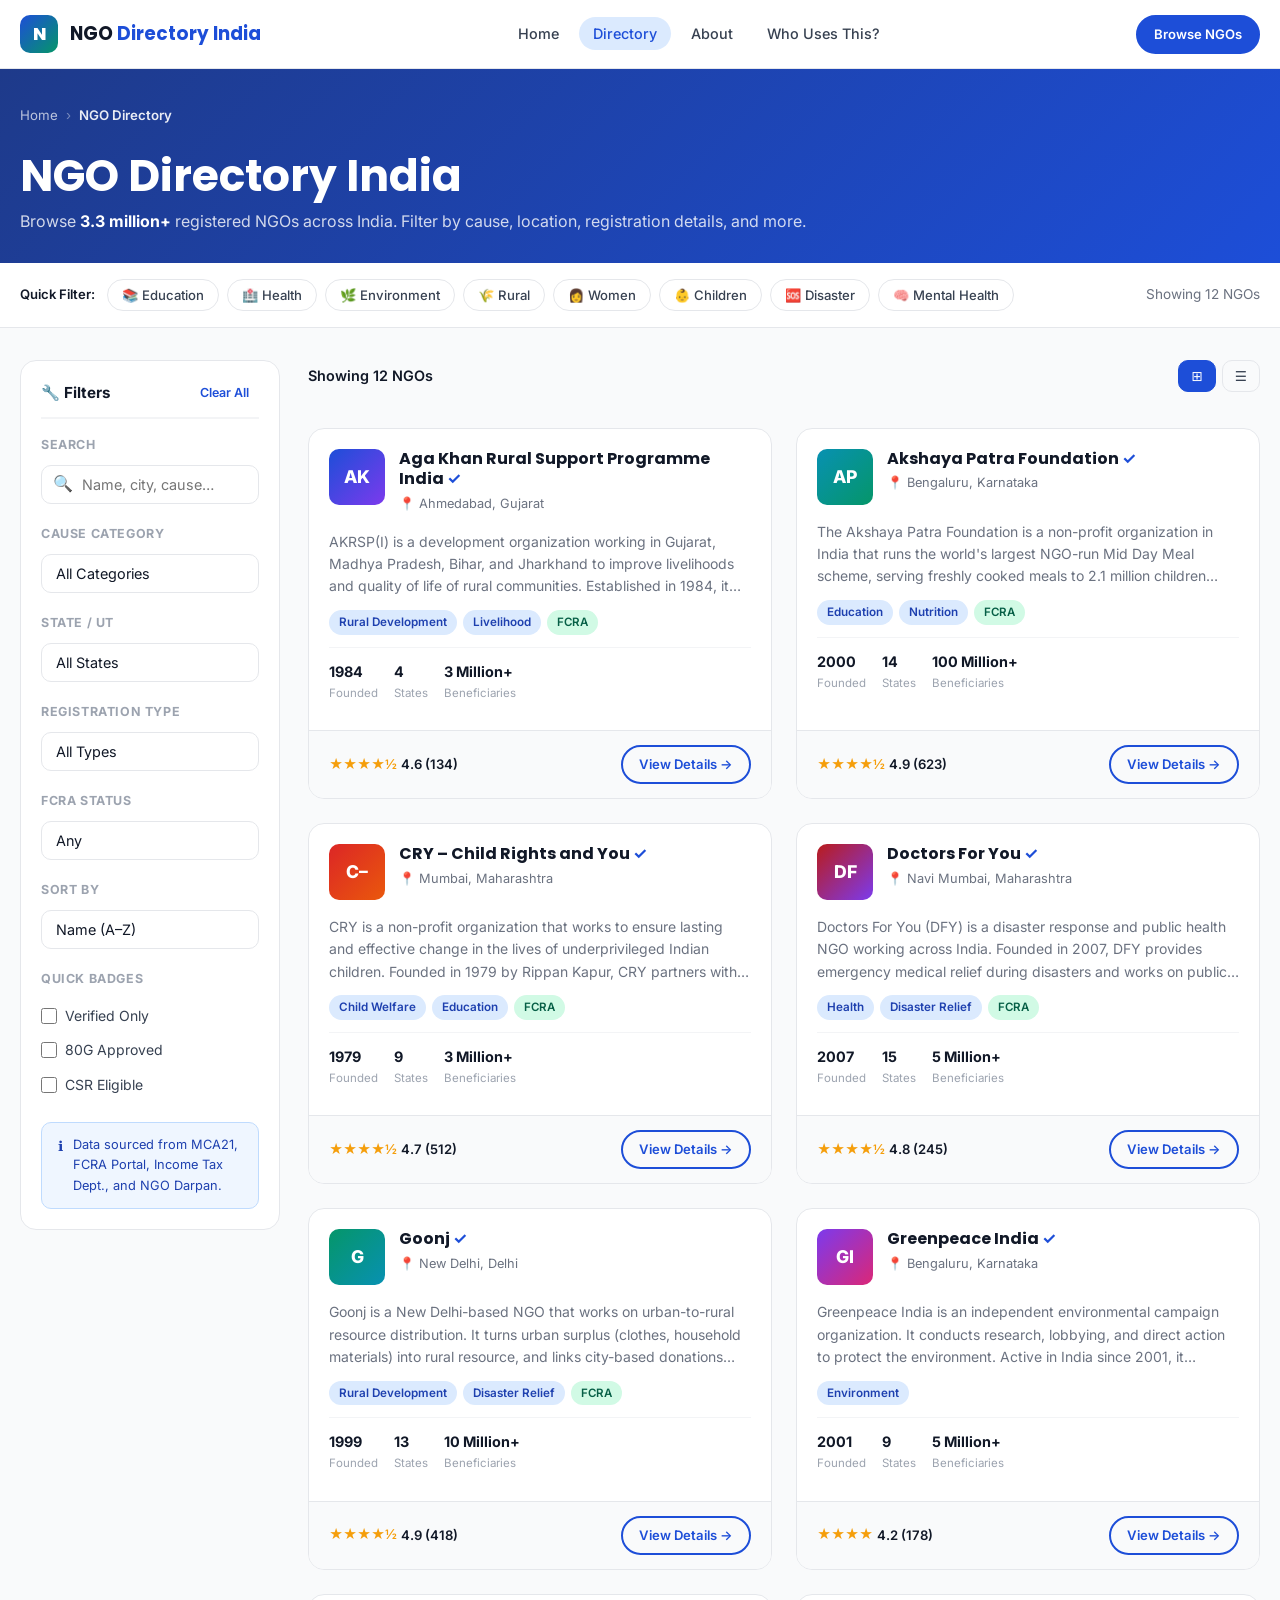
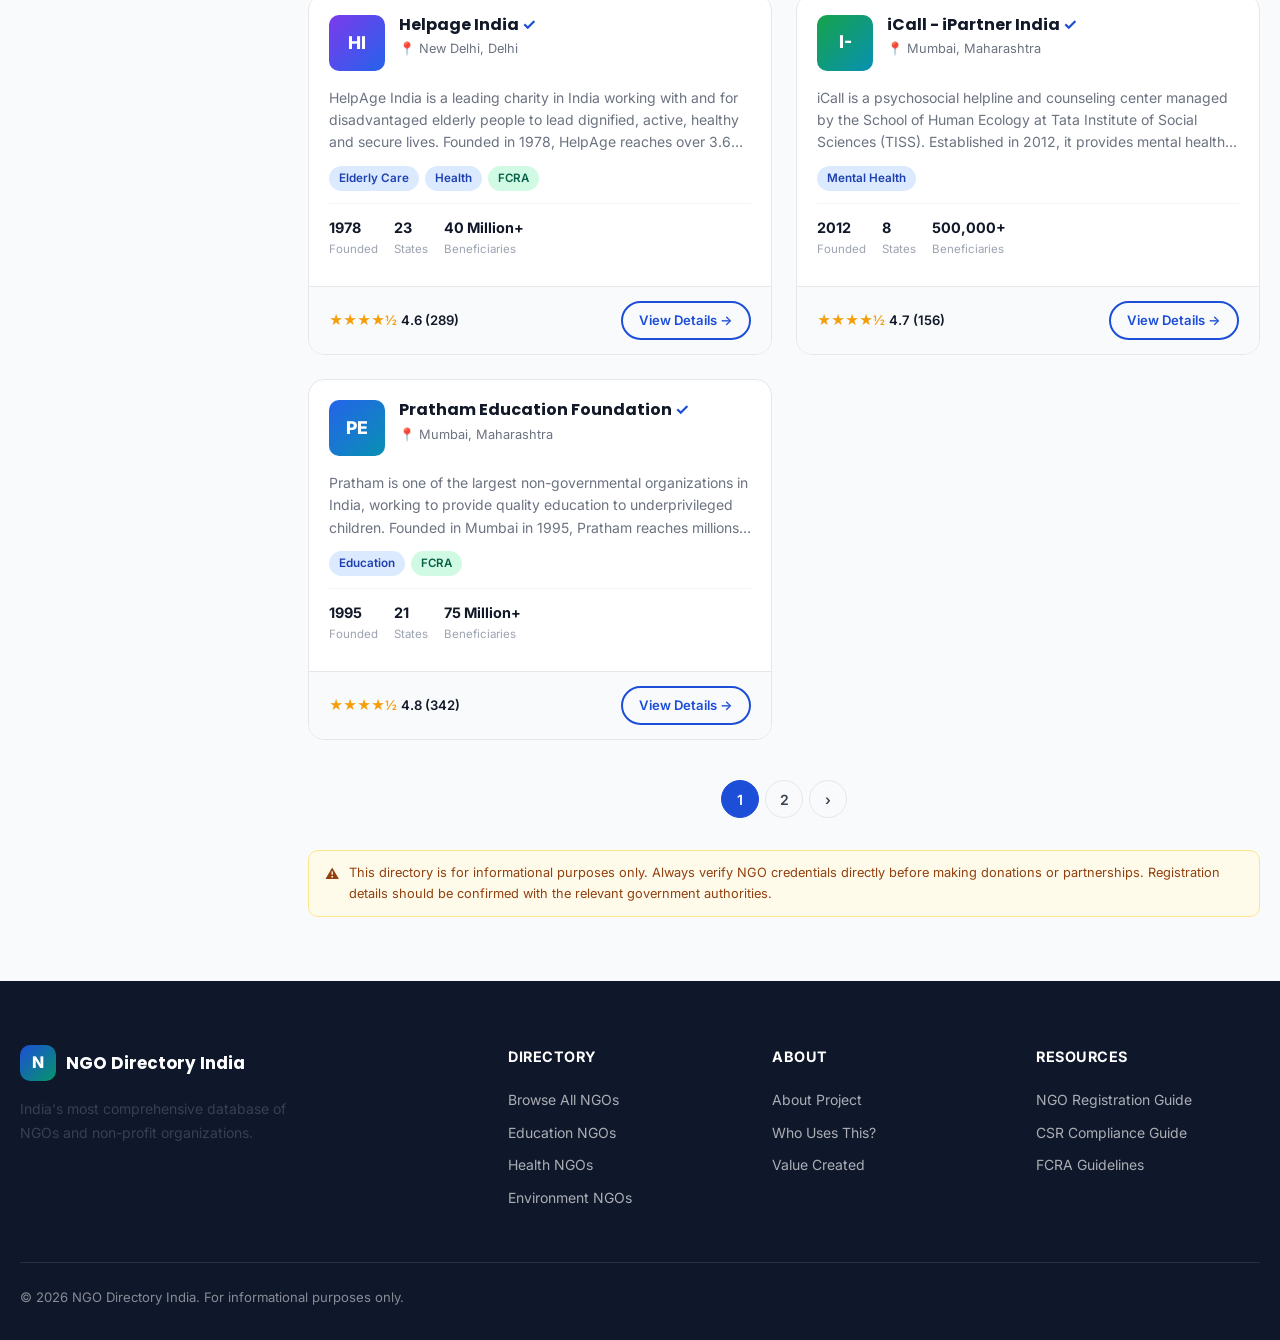
==== directory.html @ 277b36c4 "feat: Upgrade to full multi-page NGO Directory website Replaces the single-page implementation with " ====
<!DOCTYPE html>
<html lang="en">
<head>
  <meta charset="UTF-8">
  <meta name="viewport" content="width=device-width, initial-scale=1.0">
  <title>NGO Directory — Browse All NGOs in India</title>
  <meta name="description" content="Browse and filter thousands of NGOs across India. Search by cause, state, FCRA status, registration type, and more.">
  <link rel="preconnect" href="https://fonts.googleapis.com">
  <link rel="preconnect" href="https://fonts.gstatic.com" crossorigin>
  <link href="https://fonts.googleapis.com/css2?family=Inter:wght@400;500;600;700&family=Poppins:wght@600;700;800&display=swap" rel="stylesheet">
  <link rel="stylesheet" href="css/styles.css">
  <style>
    .directory-layout { display: grid; grid-template-columns: 260px 1fr; gap: 28px; align-items: start; }
    .sidebar-filters { position: sticky; top: 130px; background: #fff; border: 1px solid var(--border); border-radius: var(--radius-lg); padding: 20px; }
    .sidebar-filters-title { font-size: 0.95rem; font-weight: 700; margin-bottom: 16px; padding-bottom: 12px; border-bottom: 2px solid var(--border-light); display: flex; align-items: center; justify-content: space-between; }
    .filter-section { margin-bottom: 20px; }
    .filter-section-title { font-size: 0.78rem; font-weight: 700; color: var(--text-muted); text-transform: uppercase; letter-spacing: 0.6px; margin-bottom: 10px; }
    .sidebar-select { width: 100%; }
    .checkbox-item { display: flex; align-items: center; gap: 8px; padding: 6px 0; cursor: pointer; font-size: 0.875rem; color: var(--text-medium); }
    .checkbox-item input { width: 16px; height: 16px; accent-color: var(--primary); }
    .dir-header { margin-bottom: 28px; }
    .dir-header h1 { font-size: 1.6rem; margin-bottom: 6px; }
    .dir-controls { display: flex; align-items: center; justify-content: space-between; flex-wrap: wrap; gap: 12px; margin-bottom: 20px; }
    .dir-search-bar { display: flex; align-items: center; gap: 10px; background: #fff; border: 1.5px solid var(--border); border-radius: var(--radius-full); padding: 8px 16px; flex: 1; max-width: 440px; }
    .dir-search-bar input { flex: 1; border: none; outline: none; font-size: 0.9rem; }
    .sort-wrap { display: flex; align-items: center; gap: 8px; font-size: 0.85rem; color: var(--text-light); white-space: nowrap; }
    .active-filters { display: flex; gap: 8px; flex-wrap: wrap; margin-bottom: 16px; }
    .active-filter-chip { display: flex; align-items: center; gap: 6px; background: var(--primary-light); color: var(--primary-dark); padding: 4px 10px; border-radius: var(--radius-full); font-size: 0.78rem; font-weight: 600; }
    .active-filter-chip button { background: none; border: none; color: var(--primary); cursor: pointer; font-size: 1rem; line-height: 1; padding: 0; margin-left: 2px; }
    @media(max-width:900px) { .directory-layout { grid-template-columns: 1fr; } .sidebar-filters { position: static; } }
    .ngo-list-view { display: none; }
    .view-toggle { display: flex; gap: 6px; }
    .view-btn { padding: 7px 12px; border: 1.5px solid var(--border); border-radius: var(--radius); font-size: 0.85rem; color: var(--text-medium); cursor: pointer; transition: all var(--transition); }
    .view-btn.active { background: var(--primary); color: #fff; border-color: var(--primary); }
  </style>
</head>
<body data-page="directory">

<!-- ===== NAVBAR ===== -->
<nav class="navbar" role="navigation" aria-label="Main navigation">
  <div class="navbar-inner">
    <a href="index.html" class="navbar-brand" aria-label="NGO Directory India Home">
      <div class="navbar-logo" aria-hidden="true">N</div>
      <span class="navbar-name">NGO <span>Directory India</span></span>
    </a>
    <ul class="navbar-nav">
      <li><a href="index.html" class="nav-link">Home</a></li>
      <li><a href="directory.html" class="nav-link active" aria-current="page">Directory</a></li>
      <li><a href="about.html" class="nav-link">About</a></li>
      <li><a href="about.html#users" class="nav-link">Who Uses This?</a></li>
    </ul>
    <div class="navbar-actions">
      <a href="directory.html" class="btn btn-primary btn-sm">Browse NGOs</a>
      <button class="hamburger" id="hamburger" aria-label="Toggle menu">
        <span></span><span></span><span></span>
      </button>
    </div>
  </div>
  <div class="mobile-menu" id="mobile-menu">
    <a href="index.html" class="mobile-nav-link">Home</a>
    <a href="directory.html" class="mobile-nav-link active">Directory</a>
    <a href="about.html" class="mobile-nav-link">About</a>
  </div>
</nav>

<!-- ===== PAGE HERO ===== -->
<div style="background:linear-gradient(135deg,#1e3a8a,#1d4ed8);padding:36px 0 28px">
  <div class="container">
    <nav class="breadcrumb" aria-label="Breadcrumb">
      <a href="index.html">Home</a>
      <span class="breadcrumb-sep">›</span>
      <span class="breadcrumb-current">NGO Directory</span>
    </nav>
    <h1 style="color:#fff;margin-bottom:6px">NGO Directory India</h1>
    <p style="color:rgba(255,255,255,0.8);font-size:1rem">Browse <strong style="color:#fff">3.3 million+</strong> registered NGOs across India. Filter by cause, location, registration details, and more.</p>
  </div>
</div>

<!-- ===== FILTER CHIPS BAR ===== -->
<div class="filter-bar" role="navigation" aria-label="Category filters">
  <div class="container">
    <div class="filter-bar-inner">
      <span style="font-size:0.82rem;font-weight:600;color:var(--text-dark);white-space:nowrap">Quick Filter:</span>
      <div class="filter-chips" role="list">
        <button class="filter-chip" data-cat="Education" role="listitem">📚 Education</button>
        <button class="filter-chip" data-cat="Health" role="listitem">🏥 Health</button>
        <button class="filter-chip" data-cat="Environment" role="listitem">🌿 Environment</button>
        <button class="filter-chip" data-cat="Rural Development" role="listitem">🌾 Rural</button>
        <button class="filter-chip" data-cat="Women Empowerment" role="listitem">👩 Women</button>
        <button class="filter-chip" data-cat="Child Welfare" role="listitem">👶 Children</button>
        <button class="filter-chip" data-cat="Disaster Relief" role="listitem">🆘 Disaster</button>
        <button class="filter-chip" data-cat="Mental Health" role="listitem">🧠 Mental Health</button>
      </div>
      <span class="filter-count" id="result-count" aria-live="polite">Loading…</span>
    </div>
  </div>
</div>

<!-- ===== MAIN CONTENT ===== -->
<section style="padding:32px 0 64px;background:var(--bg-light)">
  <div class="container">
    <div class="directory-layout">

      <!-- SIDEBAR FILTERS -->
      <aside aria-label="Search and filter NGOs">
        <div class="sidebar-filters">
          <div class="sidebar-filters-title">
            <span>🔧 Filters</span>
            <button onclick="clearFilters()" class="btn btn-sm" style="font-size:0.78rem;color:var(--primary);padding:4px 10px">Clear All</button>
          </div>

          <!-- Search -->
          <div class="filter-section">
            <div class="filter-section-title">Search</div>
            <div class="search-input-wrap">
              <span class="search-icon">🔍</span>
              <input type="search" id="search-input" class="form-control" placeholder="Name, city, cause…" aria-label="Search NGOs">
            </div>
          </div>

          <!-- Cause Category -->
          <div class="filter-section">
            <div class="filter-section-title">Cause Category</div>
            <select id="filter-category" class="form-control filter-select sidebar-select" aria-label="Filter by cause category">
              <option value="">All Categories</option>
              <option value="Education">Education</option>
              <option value="Health">Health</option>
              <option value="Environment">Environment</option>
              <option value="Rural Development">Rural Development</option>
              <option value="Women Empowerment">Women Empowerment</option>
              <option value="Child Welfare">Child Welfare</option>
              <option value="Elderly Care">Elderly Care</option>
              <option value="Disaster Relief">Disaster Relief</option>
              <option value="Mental Health">Mental Health</option>
              <option value="Livelihood">Livelihood</option>
              <option value="Nutrition">Nutrition</option>
              <option value="Wildlife Conservation">Wildlife Conservation</option>
              <option value="Disability">Disability</option>
              <option value="Human Rights">Human Rights</option>
              <option value="Tribal Development">Tribal Development</option>
              <option value="Water &amp; Sanitation">Water &amp; Sanitation</option>
              <option value="Arts &amp; Culture">Arts &amp; Culture</option>
              <option value="Sports">Sports</option>
              <option value="Digital Literacy">Digital Literacy</option>
              <option value="Animal Welfare">Animal Welfare</option>
            </select>
          </div>

          <!-- State -->
          <div class="filter-section">
            <div class="filter-section-title">State / UT</div>
            <select id="filter-state" class="form-control filter-select sidebar-select" aria-label="Filter by state">
              <option value="">All States</option>
              <option>Andhra Pradesh</option>
              <option>Arunachal Pradesh</option>
              <option>Assam</option>
              <option>Bihar</option>
              <option>Chhattisgarh</option>
              <option>Goa</option>
              <option>Gujarat</option>
              <option>Haryana</option>
              <option>Himachal Pradesh</option>
              <option>Jharkhand</option>
              <option>Karnataka</option>
              <option>Kerala</option>
              <option>Madhya Pradesh</option>
              <option>Maharashtra</option>
              <option>Manipur</option>
              <option>Meghalaya</option>
              <option>Mizoram</option>
              <option>Nagaland</option>
              <option>Odisha</option>
              <option>Punjab</option>
              <option>Rajasthan</option>
              <option>Sikkim</option>
              <option>Tamil Nadu</option>
              <option>Telangana</option>
              <option>Tripura</option>
              <option>Uttar Pradesh</option>
              <option>Uttarakhand</option>
              <option>West Bengal</option>
              <option>Delhi</option>
              <option>Jammu &amp; Kashmir</option>
              <option>Ladakh</option>
              <option>Puducherry</option>
              <option>Chandigarh</option>
              <option>Andaman &amp; Nicobar Islands</option>
            </select>
          </div>

          <!-- Registration Type -->
          <div class="filter-section">
            <div class="filter-section-title">Registration Type</div>
            <select id="filter-type" class="form-control filter-select sidebar-select" aria-label="Filter by registration type">
              <option value="">All Types</option>
              <option value="Trust">Trust</option>
              <option value="Society">Society (Registered Society)</option>
              <option value="Section 8 Company">Section 8 Company</option>
            </select>
          </div>

          <!-- FCRA Status -->
          <div class="filter-section">
            <div class="filter-section-title">FCRA Status</div>
            <select id="filter-fcra" class="form-control filter-select sidebar-select" aria-label="Filter by FCRA status">
              <option value="">Any</option>
              <option value="yes">FCRA Registered</option>
              <option value="no">Not FCRA Registered</option>
            </select>
          </div>

          <!-- Sort -->
          <div class="filter-section">
            <div class="filter-section-title">Sort By</div>
            <select id="sort-select" class="form-control filter-select sidebar-select" aria-label="Sort NGOs">
              <option value="name">Name (A–Z)</option>
              <option value="name-desc">Name (Z–A)</option>
              <option value="rating">Highest Rated</option>
              <option value="year-asc">Founded (Oldest First)</option>
              <option value="year-desc">Founded (Newest First)</option>
            </select>
          </div>

          <!-- Additional Filters (info) -->
          <div class="filter-section">
            <div class="filter-section-title">Quick Badges</div>
            <label class="checkbox-item">
              <input type="checkbox" id="filter-verified"> Verified Only
            </label>
            <label class="checkbox-item">
              <input type="checkbox"> 80G Approved
            </label>
            <label class="checkbox-item">
              <input type="checkbox"> CSR Eligible
            </label>
          </div>

          <div class="notice notice-info">
            <span>ℹ️</span>
            <span style="font-size:0.8rem">Data sourced from MCA21, FCRA Portal, Income Tax Dept., and NGO Darpan.</span>
          </div>
        </div>
      </aside>

      <!-- MAIN NGO GRID -->
      <main aria-label="NGO listings">
        <div class="dir-controls">
          <div>
            <span id="result-count-main" style="font-size:0.9rem;font-weight:600;color:var(--text-dark)" aria-live="polite">Loading NGOs…</span>
          </div>
          <div style="display:flex;gap:12px;align-items:center">
            <div class="view-toggle">
              <button class="view-btn active" onclick="setView('grid')" title="Grid view" aria-label="Grid view">⊞</button>
              <button class="view-btn" onclick="setView('list')" title="List view" aria-label="List view">☰</button>
            </div>
          </div>
        </div>

        <!-- Active Filters Display -->
        <div class="active-filters" id="active-filters" aria-label="Active filters"></div>

        <!-- NGO Grid -->
        <div class="ngo-grid" id="ngo-grid" role="list" aria-label="NGO listings" aria-live="polite">
          <div style="grid-column:1/-1;text-align:center;padding:60px 20px">
            <div style="font-size:2rem">⏳</div>
            <p style="color:var(--text-light);margin-top:8px">Loading NGOs…</p>
          </div>
        </div>

        <!-- Pagination -->
        <div id="pagination" class="pagination" role="navigation" aria-label="Page navigation"></div>

        <!-- Data Disclaimer -->
        <div class="notice notice-warn mt-6" style="margin-top:32px">
          <span>⚠️</span>
          <span style="font-size:0.8rem">This directory is for informational purposes only. Always verify NGO credentials directly before making donations or partnerships. Registration details should be confirmed with the relevant government authorities.</span>
        </div>
      </main>
    </div>
  </div>
</section>

<!-- ===== FOOTER ===== -->
<footer class="footer" role="contentinfo">
  <div class="container">
    <div class="footer-grid">
      <div class="footer-brand">
        <div class="footer-logo">
          <div class="footer-logo-icon">N</div>
          <span class="footer-logo-name">NGO Directory India</span>
        </div>
        <p class="footer-desc">India's most comprehensive database of NGOs and non-profit organizations.</p>
      </div>
      <div>
        <div class="footer-title">Directory</div>
        <a href="directory.html" class="footer-link">Browse All NGOs</a>
        <a href="directory.html?category=Education" class="footer-link">Education NGOs</a>
        <a href="directory.html?category=Health" class="footer-link">Health NGOs</a>
        <a href="directory.html?category=Environment" class="footer-link">Environment NGOs</a>
      </div>
      <div>
        <div class="footer-title">About</div>
        <a href="about.html" class="footer-link">About Project</a>
        <a href="about.html#users" class="footer-link">Who Uses This?</a>
        <a href="about.html#value" class="footer-link">Value Created</a>
      </div>
      <div>
        <div class="footer-title">Resources</div>
        <a href="#" class="footer-link">NGO Registration Guide</a>
        <a href="#" class="footer-link">CSR Compliance Guide</a>
        <a href="#" class="footer-link">FCRA Guidelines</a>
      </div>
    </div>
    <div class="footer-bottom">
      <p>© 2026 NGO Directory India. For informational purposes only.</p>
    </div>
  </div>
</footer>

<script src="js/app.js"></script>
<script>
function setView(type) {
  document.querySelectorAll('.view-btn').forEach(b => b.classList.remove('active'));
  event.target.classList.add('active');
  const grid = document.getElementById('ngo-grid');
  if (type === 'list') {
    grid.style.gridTemplateColumns = '1fr';
  } else {
    grid.style.gridTemplateColumns = '';
  }
}
// Update main result count
const origRender = window.updateResultCount;
document.addEventListener('DOMContentLoaded', () => {
  const observer = new MutationObserver(() => {
    const el = document.getElementById('result-count-main');
    const src = document.getElementById('result-count');
    if (el && src) el.textContent = src.textContent;
  });
  const src = document.getElementById('result-count');
  if (src) observer.observe(src, { childList: true, characterData: true, subtree: true });
});
</script>
</body>
</html>
---- css/styles.css ----
/* ============================================================
   NGO Directory India — Main Stylesheet
   ============================================================ */

/* ---- CSS Custom Properties ---- */
:root {
  --primary: #1d4ed8;
  --primary-dark: #1e40af;
  --primary-light: #dbeafe;
  --secondary: #059669;
  --secondary-light: #d1fae5;
  --accent: #f59e0b;
  --accent-light: #fef3c7;
  --danger: #dc2626;
  --text-dark: #111827;
  --text-medium: #374151;
  --text-light: #6b7280;
  --text-muted: #9ca3af;
  --border: #e5e7eb;
  --border-light: #f3f4f6;
  --bg-white: #ffffff;
  --bg-light: #f9fafb;
  --bg-card: #ffffff;
  --shadow-sm: 0 1px 2px rgba(0,0,0,0.05);
  --shadow: 0 1px 3px rgba(0,0,0,0.1), 0 1px 2px rgba(0,0,0,0.06);
  --shadow-md: 0 4px 6px rgba(0,0,0,0.07), 0 2px 4px rgba(0,0,0,0.06);
  --shadow-lg: 0 10px 15px rgba(0,0,0,0.1), 0 4px 6px rgba(0,0,0,0.05);
  --shadow-xl: 0 20px 25px rgba(0,0,0,0.1), 0 10px 10px rgba(0,0,0,0.04);
  --radius-sm: 6px;
  --radius: 10px;
  --radius-lg: 16px;
  --radius-xl: 24px;
  --radius-full: 9999px;
  --font-sans: 'Inter', system-ui, -apple-system, sans-serif;
  --font-display: 'Poppins', 'Inter', sans-serif;
  --transition: 0.2s ease;
  --transition-slow: 0.35s ease;
}

/* ---- Reset & Base ---- */
*, *::before, *::after { box-sizing: border-box; margin: 0; padding: 0; }
html { scroll-behavior: smooth; }
body {
  font-family: var(--font-sans);
  color: var(--text-dark);
  background: var(--bg-light);
  line-height: 1.6;
  font-size: 16px;
  -webkit-font-smoothing: antialiased;
}
a { color: var(--primary); text-decoration: none; transition: color var(--transition); }
a:hover { color: var(--primary-dark); }
img { max-width: 100%; display: block; }
ul { list-style: none; }
button { cursor: pointer; font-family: var(--font-sans); border: none; background: none; }
input, select, textarea { font-family: var(--font-sans); }

/* ---- Typography ---- */
h1, h2, h3, h4, h5, h6 { font-family: var(--font-display); font-weight: 700; line-height: 1.2; color: var(--text-dark); }
h1 { font-size: clamp(1.75rem, 4vw, 2.75rem); }
h2 { font-size: clamp(1.4rem, 3vw, 2rem); }
h3 { font-size: clamp(1.1rem, 2vw, 1.4rem); }
h4 { font-size: 1.1rem; }
p { color: var(--text-medium); }

/* ---- Layout Utilities ---- */
.container { max-width: 1280px; margin: 0 auto; padding: 0 20px; }
.section { padding: 64px 0; }
.section-sm { padding: 40px 0; }
.grid-2 { display: grid; grid-template-columns: repeat(2, 1fr); gap: 24px; }
.grid-3 { display: grid; grid-template-columns: repeat(3, 1fr); gap: 24px; }
.grid-4 { display: grid; grid-template-columns: repeat(4, 1fr); gap: 20px; }
.flex { display: flex; }
.flex-center { display: flex; align-items: center; justify-content: center; }
.flex-between { display: flex; align-items: center; justify-content: space-between; }
.gap-2 { gap: 8px; }
.gap-3 { gap: 12px; }
.gap-4 { gap: 16px; }
.gap-6 { gap: 24px; }
.text-center { text-align: center; }
.text-right { text-align: right; }
.mt-2 { margin-top: 8px; }
.mt-4 { margin-top: 16px; }
.mt-6 { margin-top: 24px; }
.mb-2 { margin-bottom: 8px; }
.mb-4 { margin-bottom: 16px; }
.mb-6 { margin-bottom: 24px; }
.hidden { display: none !important; }

/* ---- Buttons ---- */
.btn {
  display: inline-flex; align-items: center; gap: 8px;
  padding: 10px 22px; border-radius: var(--radius-full);
  font-size: 0.9rem; font-weight: 600; transition: all var(--transition);
  white-space: nowrap; cursor: pointer;
}
.btn-primary {
  background: var(--primary); color: #fff; border: 2px solid var(--primary);
}
.btn-primary:hover { background: var(--primary-dark); border-color: var(--primary-dark); color: #fff; transform: translateY(-1px); box-shadow: var(--shadow-md); }
.btn-secondary { background: var(--secondary); color: #fff; border: 2px solid var(--secondary); }
.btn-secondary:hover { background: #047857; border-color: #047857; color: #fff; transform: translateY(-1px); }
.btn-outline { background: transparent; color: var(--primary); border: 2px solid var(--primary); }
.btn-outline:hover { background: var(--primary); color: #fff; }
.btn-outline-white { background: transparent; color: #fff; border: 2px solid rgba(255,255,255,0.8); }
.btn-outline-white:hover { background: rgba(255,255,255,0.15); color: #fff; }
.btn-white { background: #fff; color: var(--primary); border: 2px solid #fff; }
.btn-white:hover { background: var(--primary-light); color: var(--primary-dark); }
.btn-sm { padding: 7px 16px; font-size: 0.82rem; }
.btn-lg { padding: 14px 32px; font-size: 1rem; }
.btn-icon { padding: 10px; border-radius: var(--radius-full); }

/* ---- Badge / Tags ---- */
.badge {
  display: inline-flex; align-items: center; gap: 4px;
  padding: 3px 10px; border-radius: var(--radius-full);
  font-size: 0.75rem; font-weight: 600; white-space: nowrap;
}
.badge-primary { background: var(--primary-light); color: var(--primary-dark); }
.badge-success { background: var(--secondary-light); color: #065f46; }
.badge-warning { background: var(--accent-light); color: #92400e; }
.badge-danger { background: #fee2e2; color: #991b1b; }
.badge-gray { background: #f3f4f6; color: #374151; }
.badge-purple { background: #ede9fe; color: #5b21b6; }

/* ---- Cards ---- */
.card {
  background: var(--bg-card); border-radius: var(--radius-lg);
  border: 1px solid var(--border); overflow: hidden;
  transition: all var(--transition-slow);
}
.card:hover { box-shadow: var(--shadow-xl); transform: translateY(-4px); }
.card-body { padding: 24px; }
.card-footer { padding: 16px 24px; background: var(--bg-light); border-top: 1px solid var(--border); }

/* ---- Navigation ---- */
.navbar {
  position: sticky; top: 0; z-index: 100;
  background: rgba(255,255,255,0.97); backdrop-filter: blur(12px);
  border-bottom: 1px solid var(--border);
  padding: 0; transition: box-shadow var(--transition);
}
.navbar.scrolled { box-shadow: var(--shadow-md); }
.navbar-inner {
  display: flex; align-items: center; justify-content: space-between;
  height: 68px; max-width: 1280px; margin: 0 auto; padding: 0 20px;
}
.navbar-brand { display: flex; align-items: center; gap: 12px; text-decoration: none; }
.navbar-logo {
  width: 38px; height: 38px; border-radius: var(--radius);
  background: linear-gradient(135deg, var(--primary), var(--secondary));
  display: flex; align-items: center; justify-content: center;
  color: #fff; font-weight: 800; font-size: 1.1rem; font-family: var(--font-display);
}
.navbar-name { font-family: var(--font-display); font-weight: 700; font-size: 1.15rem; color: var(--text-dark); }
.navbar-name span { color: var(--primary); }
.navbar-nav { display: flex; align-items: center; gap: 6px; }
.nav-link {
  padding: 8px 14px; border-radius: var(--radius-full);
  color: var(--text-medium); font-weight: 500; font-size: 0.9rem;
  transition: all var(--transition);
}
.nav-link:hover, .nav-link.active { color: var(--primary); background: var(--primary-light); }
.navbar-actions { display: flex; align-items: center; gap: 10px; }
.hamburger { display: none; flex-direction: column; gap: 5px; padding: 8px; cursor: pointer; }
.hamburger span { width: 22px; height: 2px; background: var(--text-dark); border-radius: 2px; transition: all var(--transition); }
.mobile-menu { display: none; background: #fff; border-top: 1px solid var(--border); padding: 16px 20px; }
.mobile-menu.open { display: block; }
.mobile-nav-link { display: block; padding: 12px 16px; color: var(--text-medium); font-weight: 500; border-radius: var(--radius); margin-bottom: 4px; }
.mobile-nav-link:hover, .mobile-nav-link.active { background: var(--primary-light); color: var(--primary); }

/* ---- Hero ---- */
.hero {
  background: linear-gradient(135deg, #1e3a8a 0%, #1d4ed8 40%, #0891b2 80%, #059669 100%);
  padding: 96px 0 80px; position: relative; overflow: hidden;
}
.hero::before {
  content: '';
  position: absolute; inset: 0;
  background: url("data:image/svg+xml,%3Csvg width='60' height='60' viewBox='0 0 60 60' xmlns='http://www.w3.org/2000/svg'%3E%3Cg fill='none' fill-rule='evenodd'%3E%3Cg fill='%23ffffff' fill-opacity='0.04'%3E%3Cpath d='M36 34v-4h-2v4h-4v2h4v4h2v-4h4v-2h-4zm0-30V0h-2v4h-4v2h4v4h2V6h4V4h-4zM6 34v-4H4v4H0v2h4v4h2v-4h4v-2H6zM6 4V0H4v4H0v2h4v4h2V6h4V4H6z'/%3E%3C/g%3E%3C/g%3E%3C/svg%3E");
}
.hero-content { position: relative; z-index: 1; max-width: 800px; margin: 0 auto; text-align: center; }
.hero-eyebrow {
  display: inline-flex; align-items: center; gap: 8px;
  background: rgba(255,255,255,0.15); color: rgba(255,255,255,0.95);
  padding: 6px 16px; border-radius: var(--radius-full);
  font-size: 0.85rem; font-weight: 600; margin-bottom: 24px;
  border: 1px solid rgba(255,255,255,0.2);
}
.hero h1 { color: #fff; margin-bottom: 20px; text-shadow: 0 2px 4px rgba(0,0,0,0.1); }
.hero p { color: rgba(255,255,255,0.85); font-size: 1.15rem; margin-bottom: 36px; max-width: 600px; margin-left: auto; margin-right: auto; }
.hero-search {
  background: #fff; border-radius: var(--radius-xl);
  padding: 8px 8px 8px 20px;
  display: flex; align-items: center; gap: 12px;
  box-shadow: var(--shadow-xl); max-width: 640px; margin: 0 auto;
}
.hero-search input {
  flex: 1; border: none; outline: none; font-size: 1rem; color: var(--text-dark);
  background: transparent;
}
.hero-search input::placeholder { color: var(--text-muted); }
.hero-stats { display: flex; align-items: center; justify-content: center; gap: 40px; margin-top: 48px; flex-wrap: wrap; }
.hero-stat { text-align: center; }
.hero-stat-number { font-size: 2rem; font-weight: 800; color: #fff; font-family: var(--font-display); }
.hero-stat-label { font-size: 0.8rem; color: rgba(255,255,255,0.75); margin-top: 4px; font-weight: 500; }
.hero-divider { width: 1px; height: 50px; background: rgba(255,255,255,0.25); }

/* ---- Filter Bar ---- */
.filter-bar {
  background: #fff; border-bottom: 1px solid var(--border);
  padding: 16px 0; position: sticky; top: 68px; z-index: 50;
}
.filter-bar-inner { display: flex; align-items: center; gap: 12px; flex-wrap: wrap; }
.filter-select {
  padding: 8px 36px 8px 14px; border: 1.5px solid var(--border);
  border-radius: var(--radius-full); font-size: 0.875rem; color: var(--text-medium);
  background: #fff url("data:image/svg+xml,%3Csvg xmlns='http://www.w3.org/2000/svg' width='12' height='12' viewBox='0 0 24 24' fill='none' stroke='%236b7280' stroke-width='2'%3E%3Cpolyline points='6 9 12 15 18 9'%3E%3C/polyline%3E%3C/svg%3E") no-repeat right 12px center;
  -webkit-appearance: none; appearance: none; cursor: pointer;
  transition: border-color var(--transition);
}
.filter-select:focus { outline: none; border-color: var(--primary); }
.filter-chips { display: flex; gap: 8px; flex-wrap: wrap; }
.filter-chip {
  padding: 7px 14px; border-radius: var(--radius-full); font-size: 0.82rem; font-weight: 500;
  border: 1.5px solid var(--border); color: var(--text-medium); cursor: pointer;
  transition: all var(--transition); white-space: nowrap; background: #fff;
}
.filter-chip:hover, .filter-chip.active { background: var(--primary); color: #fff; border-color: var(--primary); }
.filter-count { margin-left: auto; font-size: 0.85rem; color: var(--text-light); white-space: nowrap; }

/* ---- NGO Cards ---- */
.ngo-grid { display: grid; grid-template-columns: repeat(auto-fill, minmax(330px, 1fr)); gap: 24px; }
.ngo-card {
  background: #fff; border-radius: var(--radius-lg);
  border: 1px solid var(--border); overflow: hidden;
  transition: all var(--transition-slow); display: flex; flex-direction: column;
}
.ngo-card:hover { box-shadow: var(--shadow-xl); transform: translateY(-4px); border-color: transparent; }
.ngo-card-header { padding: 20px 20px 16px; display: flex; align-items: flex-start; gap: 14px; }
.ngo-logo {
  width: 56px; height: 56px; border-radius: var(--radius);
  object-fit: cover; flex-shrink: 0;
  border: 1px solid var(--border);
}
.ngo-logo-placeholder {
  width: 56px; height: 56px; border-radius: var(--radius);
  background: linear-gradient(135deg, var(--primary), var(--secondary));
  display: flex; align-items: center; justify-content: center;
  color: #fff; font-weight: 800; font-size: 1.1rem; flex-shrink: 0;
}
.ngo-card-title-area { flex: 1; min-width: 0; }
.ngo-name { font-size: 1rem; font-weight: 700; color: var(--text-dark); margin-bottom: 4px; line-height: 1.3; }
.ngo-location { display: flex; align-items: center; gap: 4px; font-size: 0.8rem; color: var(--text-light); }
.ngo-verified { color: var(--primary); }
.ngo-card-body { padding: 0 20px 16px; flex: 1; }
.ngo-description { font-size: 0.875rem; color: var(--text-light); line-height: 1.6; display: -webkit-box; -webkit-line-clamp: 3; -webkit-box-orient: vertical; overflow: hidden; margin-bottom: 12px; }
.ngo-tags { display: flex; gap: 6px; flex-wrap: wrap; margin-bottom: 12px; }
.ngo-tag { padding: 3px 10px; background: var(--primary-light); color: var(--primary-dark); border-radius: var(--radius-full); font-size: 0.73rem; font-weight: 600; }
.ngo-stats-row { display: flex; gap: 16px; padding: 12px 0; border-top: 1px solid var(--border-light); }
.ngo-stat-item { display: flex; flex-direction: column; }
.ngo-stat-val { font-size: 0.9rem; font-weight: 700; color: var(--text-dark); }
.ngo-stat-key { font-size: 0.72rem; color: var(--text-muted); margin-top: 1px; }
.ngo-card-footer {
  padding: 14px 20px; background: var(--bg-light);
  border-top: 1px solid var(--border);
  display: flex; align-items: center; justify-content: space-between;
}
.ngo-rating { display: flex; align-items: center; gap: 4px; font-size: 0.82rem; font-weight: 600; color: var(--text-dark); }
.ngo-rating .stars { color: #f59e0b; font-size: 0.85rem; }
.ngo-year { font-size: 0.78rem; color: var(--text-muted); }
.ngo-fcra { display: flex; align-items: center; gap: 4px; font-size: 0.75rem; font-weight: 600; color: var(--secondary); }

/* ---- NGO Profile Page ---- */
.profile-hero {
  background: linear-gradient(135deg, #1e3a8a, #1d4ed8);
  color: #fff; padding: 48px 0;
}
.profile-header { display: flex; align-items: flex-start; gap: 24px; }
.profile-logo {
  width: 96px; height: 96px; border-radius: var(--radius-lg);
  background: #fff; border: 3px solid rgba(255,255,255,0.3);
  object-fit: cover; flex-shrink: 0;
}
.profile-logo-placeholder {
  width: 96px; height: 96px; border-radius: var(--radius-lg);
  background: rgba(255,255,255,0.2); border: 3px solid rgba(255,255,255,0.3);
  display: flex; align-items: center; justify-content: center;
  color: #fff; font-weight: 800; font-size: 2rem; flex-shrink: 0;
}
.profile-title { color: #fff; margin-bottom: 8px; }
.profile-tagline { color: rgba(255,255,255,0.85); font-size: 1rem; margin-bottom: 12px; }
.profile-badges { display: flex; gap: 8px; flex-wrap: wrap; }
.profile-badge { background: rgba(255,255,255,0.15); color: rgba(255,255,255,0.95); padding: 4px 12px; border-radius: var(--radius-full); font-size: 0.78rem; font-weight: 600; border: 1px solid rgba(255,255,255,0.25); }

.profile-body { background: var(--bg-light); }
.profile-layout { display: grid; grid-template-columns: 1fr 340px; gap: 28px; padding: 32px 0; }
.profile-main { display: flex; flex-direction: column; gap: 24px; }
.profile-sidebar { display: flex; flex-direction: column; gap: 20px; }
.info-card { background: #fff; border-radius: var(--radius-lg); border: 1px solid var(--border); padding: 24px; }
.info-card-title { font-size: 1rem; font-weight: 700; color: var(--text-dark); margin-bottom: 16px; padding-bottom: 12px; border-bottom: 2px solid var(--border-light); display: flex; align-items: center; gap: 8px; }
.info-row { display: flex; align-items: flex-start; padding: 10px 0; border-bottom: 1px solid var(--border-light); }
.info-row:last-child { border-bottom: none; }
.info-label { font-size: 0.82rem; color: var(--text-muted); font-weight: 600; width: 160px; flex-shrink: 0; padding-top: 2px; text-transform: uppercase; letter-spacing: 0.5px; }
.info-value { font-size: 0.9rem; color: var(--text-dark); flex: 1; }
.sdg-grid { display: flex; flex-wrap: wrap; gap: 8px; }
.sdg-badge {
  display: flex; align-items: center; gap: 6px;
  padding: 6px 12px; border-radius: var(--radius);
  font-size: 0.78rem; font-weight: 600; color: #fff;
}
.achievement-list { list-style: none; display: flex; flex-direction: column; gap: 10px; }
.achievement-item { display: flex; gap: 10px; align-items: flex-start; font-size: 0.9rem; color: var(--text-medium); }
.achievement-item::before { content: '✓'; color: var(--secondary); font-weight: 700; flex-shrink: 0; margin-top: 1px; }
.state-grid { display: flex; flex-wrap: wrap; gap: 6px; }
.state-chip { padding: 4px 10px; background: var(--bg-light); border: 1px solid var(--border); border-radius: var(--radius-full); font-size: 0.77rem; color: var(--text-medium); }
.stat-blocks { display: grid; grid-template-columns: repeat(2, 1fr); gap: 12px; }
.stat-block { background: var(--bg-light); border-radius: var(--radius); padding: 16px; text-align: center; }
.stat-block-value { font-size: 1.3rem; font-weight: 800; color: var(--primary); font-family: var(--font-display); }
.stat-block-label { font-size: 0.75rem; color: var(--text-light); margin-top: 4px; }

/* ---- Stats Section ---- */
.stats-section { background: linear-gradient(135deg, #1e3a8a, #1d4ed8); padding: 64px 0; }
.stats-grid { display: grid; grid-template-columns: repeat(4, 1fr); gap: 32px; }
.stat-item { text-align: center; }
.stat-number { font-size: 2.5rem; font-weight: 800; color: #fff; font-family: var(--font-display); }
.stat-suffix { color: rgba(255,255,255,0.8); font-size: 1.5rem; }
.stat-label { color: rgba(255,255,255,0.75); font-size: 0.9rem; margin-top: 8px; }
.stat-divider { width: 1px; background: rgba(255,255,255,0.2); }

/* ---- Categories Section ---- */
.categories-grid { display: grid; grid-template-columns: repeat(auto-fill, minmax(180px, 1fr)); gap: 16px; }
.category-card {
  background: #fff; border-radius: var(--radius-lg);
  border: 1px solid var(--border); padding: 20px;
  text-align: center; cursor: pointer;
  transition: all var(--transition-slow);
}
.category-card:hover { border-color: var(--primary); box-shadow: var(--shadow-md); transform: translateY(-2px); }
.category-card.active { border-color: var(--primary); background: var(--primary-light); }
.category-icon { font-size: 2rem; margin-bottom: 10px; }
.category-name { font-size: 0.85rem; font-weight: 600; color: var(--text-dark); margin-bottom: 4px; }
.category-count { font-size: 0.78rem; color: var(--text-light); }

/* ---- Section Header ---- */
.section-header { text-align: center; margin-bottom: 48px; }
.section-header .eyebrow {
  display: inline-block; background: var(--primary-light); color: var(--primary);
  padding: 4px 14px; border-radius: var(--radius-full);
  font-size: 0.8rem; font-weight: 700; text-transform: uppercase; letter-spacing: 0.5px;
  margin-bottom: 12px;
}
.section-header h2 { margin-bottom: 12px; }
.section-header p { max-width: 560px; margin: 0 auto; color: var(--text-light); }

/* ---- Form Controls ---- */
.form-group { margin-bottom: 20px; }
.form-label { display: block; font-size: 0.85rem; font-weight: 600; color: var(--text-dark); margin-bottom: 6px; }
.form-control {
  width: 100%; padding: 10px 14px; border: 1.5px solid var(--border);
  border-radius: var(--radius); font-size: 0.9rem; color: var(--text-dark);
  background: #fff; transition: border-color var(--transition);
}
.form-control:focus { outline: none; border-color: var(--primary); box-shadow: 0 0 0 3px rgba(29,78,216,0.08); }
.search-input-wrap { position: relative; }
.search-input-wrap input { padding-left: 40px; }
.search-icon { position: absolute; left: 12px; top: 50%; transform: translateY(-50%); color: var(--text-muted); font-size: 1rem; }

/* ---- About Page ---- */
.user-card {
  background: #fff; border-radius: var(--radius-lg);
  border: 1px solid var(--border); padding: 28px;
  border-top: 4px solid var(--primary);
  transition: all var(--transition-slow);
}
.user-card:hover { box-shadow: var(--shadow-lg); transform: translateY(-3px); }
.user-icon { font-size: 2.5rem; margin-bottom: 14px; }
.user-title { font-size: 1.1rem; font-weight: 700; margin-bottom: 8px; }
.user-desc { font-size: 0.88rem; color: var(--text-light); line-height: 1.6; margin-bottom: 14px; }
.user-values { list-style: none; }
.user-values li { font-size: 0.83rem; color: var(--text-medium); padding: 4px 0; display: flex; gap: 8px; align-items: flex-start; }
.user-values li::before { content: '→'; color: var(--primary); flex-shrink: 0; font-weight: 700; }
.value-card {
  background: #fff; border-radius: var(--radius-lg);
  border: 1px solid var(--border); padding: 24px;
  display: flex; flex-direction: column; gap: 12px;
}
.value-icon-wrap {
  width: 48px; height: 48px; border-radius: var(--radius);
  background: var(--primary-light); display: flex; align-items: center; justify-content: center;
  font-size: 1.5rem;
}
.value-title { font-size: 1rem; font-weight: 700; color: var(--text-dark); }
.value-desc { font-size: 0.875rem; color: var(--text-light); line-height: 1.6; }

/* ---- Sidebar Widgets ---- */
.sidebar-widget { background: #fff; border-radius: var(--radius-lg); border: 1px solid var(--border); padding: 20px; }
.sidebar-widget-title { font-size: 0.9rem; font-weight: 700; margin-bottom: 14px; color: var(--text-dark); }
.contact-item { display: flex; align-items: flex-start; gap: 10px; padding: 8px 0; border-bottom: 1px solid var(--border-light); font-size: 0.875rem; }
.contact-item:last-child { border-bottom: none; }
.contact-icon { font-size: 1rem; margin-top: 1px; flex-shrink: 0; }
.social-links { display: flex; gap: 8px; flex-wrap: wrap; }
.social-link {
  padding: 7px 14px; border-radius: var(--radius-full);
  font-size: 0.8rem; font-weight: 600; border: 1.5px solid var(--border);
  color: var(--text-medium); transition: all var(--transition);
}
.social-link:hover { background: var(--primary); color: #fff; border-color: var(--primary); }
.donate-card {
  background: linear-gradient(135deg, #1e3a8a, #1d4ed8);
  color: #fff; border-radius: var(--radius-lg); padding: 24px; text-align: center;
}
.donate-card h4 { color: #fff; margin-bottom: 8px; }
.donate-card p { color: rgba(255,255,255,0.8); font-size: 0.85rem; margin-bottom: 16px; }

/* ---- Map Section ---- */
.map-placeholder {
  background: linear-gradient(135deg, #e0f2fe, #dbeafe);
  border-radius: var(--radius-lg); border: 1px solid #bfdbfe;
  height: 300px; display: flex; align-items: center; justify-content: center;
  flex-direction: column; gap: 8px; color: var(--primary);
}

/* ---- Pagination ---- */
.pagination { display: flex; align-items: center; justify-content: center; gap: 6px; margin-top: 40px; }
.page-btn {
  width: 38px; height: 38px; border-radius: var(--radius-full);
  display: flex; align-items: center; justify-content: center;
  font-size: 0.875rem; font-weight: 600; border: 1.5px solid var(--border);
  color: var(--text-medium); cursor: pointer; transition: all var(--transition);
}
.page-btn:hover, .page-btn.active { background: var(--primary); color: #fff; border-color: var(--primary); }

/* ---- Footer ---- */
.footer {
  background: #0f172a; color: rgba(255,255,255,0.8);
  padding: 64px 0 32px;
}
.footer-grid { display: grid; grid-template-columns: 2fr 1fr 1fr 1fr; gap: 40px; margin-bottom: 48px; }
.footer-brand { max-width: 300px; }
.footer-logo { display: flex; align-items: center; gap: 10px; margin-bottom: 16px; }
.footer-logo-icon {
  width: 36px; height: 36px; border-radius: var(--radius);
  background: linear-gradient(135deg, var(--primary), var(--secondary));
  display: flex; align-items: center; justify-content: center;
  color: #fff; font-weight: 800; font-size: 1rem;
}
.footer-logo-name { font-family: var(--font-display); font-weight: 700; color: #fff; font-size: 1.05rem; }
.footer-desc { font-size: 0.875rem; line-height: 1.7; margin-bottom: 20px; }
.footer-title { color: #fff; font-size: 0.9rem; font-weight: 700; margin-bottom: 16px; text-transform: uppercase; letter-spacing: 0.5px; }
.footer-link { display: block; color: rgba(255,255,255,0.65); font-size: 0.875rem; padding: 5px 0; transition: color var(--transition); }
.footer-link:hover { color: #fff; }
.footer-bottom { border-top: 1px solid rgba(255,255,255,0.1); padding-top: 24px; display: flex; align-items: center; justify-content: space-between; flex-wrap: wrap; gap: 12px; }
.footer-bottom p { font-size: 0.82rem; color: rgba(255,255,255,0.5); }
.footer-social { display: flex; gap: 8px; }
.footer-social-link {
  width: 34px; height: 34px; border-radius: var(--radius-full);
  background: rgba(255,255,255,0.08); display: flex; align-items: center; justify-content: center;
  color: rgba(255,255,255,0.7); font-size: 0.85rem; transition: all var(--transition);
}
.footer-social-link:hover { background: var(--primary); color: #fff; }

/* ---- Alerts / Notices ---- */
.notice {
  padding: 12px 16px; border-radius: var(--radius); font-size: 0.875rem;
  display: flex; align-items: flex-start; gap: 10px;
}
.notice-info { background: #eff6ff; color: #1e40af; border: 1px solid #bfdbfe; }
.notice-success { background: #f0fdf4; color: #166534; border: 1px solid #bbf7d0; }
.notice-warn { background: #fffbeb; color: #92400e; border: 1px solid #fde68a; }

/* ---- Loading / Empty States ---- */
.empty-state { text-align: center; padding: 80px 20px; }
.empty-icon { font-size: 3rem; margin-bottom: 16px; }
.empty-state h3 { font-size: 1.2rem; margin-bottom: 8px; }
.empty-state p { color: var(--text-light); font-size: 0.9rem; }

/* ---- Breadcrumb ---- */
.breadcrumb { display: flex; align-items: center; gap: 8px; font-size: 0.83rem; margin-bottom: 24px; flex-wrap: wrap; }
.breadcrumb a { color: rgba(255,255,255,0.7); }
.breadcrumb a:hover { color: #fff; }
.breadcrumb-sep { color: rgba(255,255,255,0.4); }
.breadcrumb-current { color: rgba(255,255,255,0.9); font-weight: 600; }

/* ---- Tabs ---- */
.tabs { display: flex; gap: 4px; border-bottom: 2px solid var(--border); margin-bottom: 24px; }
.tab {
  padding: 10px 20px; font-size: 0.9rem; font-weight: 600;
  color: var(--text-light); cursor: pointer; transition: all var(--transition);
  border-bottom: 2px solid transparent; margin-bottom: -2px;
}
.tab:hover { color: var(--primary); }
.tab.active { color: var(--primary); border-bottom-color: var(--primary); }

/* ---- Tooltips ---- */
[data-tooltip] { position: relative; }
[data-tooltip]:hover::after {
  content: attr(data-tooltip);
  position: absolute; bottom: calc(100% + 6px); left: 50%; transform: translateX(-50%);
  background: #1f2937; color: #fff; font-size: 0.75rem; padding: 5px 10px;
  border-radius: var(--radius-sm); white-space: nowrap; z-index: 100;
}

/* ---- Responsive ---- */
@media (max-width: 1024px) {
  .footer-grid { grid-template-columns: 1fr 1fr; }
  .stats-grid { grid-template-columns: repeat(2, 1fr); gap: 24px; }
  .profile-layout { grid-template-columns: 1fr; }
  .profile-sidebar { display: grid; grid-template-columns: repeat(2, 1fr); }
}

@media (max-width: 768px) {
  .navbar-nav, .navbar-actions .btn { display: none; }
  .hamburger { display: flex; }
  .hero { padding: 64px 0 56px; }
  .hero-stats { gap: 24px; }
  .hero-divider { display: none; }
  .ngo-grid { grid-template-columns: 1fr; }
  .categories-grid { grid-template-columns: repeat(3, 1fr); }
  .grid-2, .grid-3, .grid-4 { grid-template-columns: 1fr; }
  .filter-bar-inner { gap: 8px; }
  .footer-grid { grid-template-columns: 1fr; }
  .profile-sidebar { grid-template-columns: 1fr; }
  .stats-grid { grid-template-columns: repeat(2, 1fr); }
  .section { padding: 48px 0; }
}

@media (max-width: 480px) {
  .categories-grid { grid-template-columns: repeat(2, 1fr); }
  .hero-search { flex-direction: column; border-radius: var(--radius-lg); padding: 16px; }
  .hero-search input { width: 100%; }
  .stat-blocks { grid-template-columns: 1fr; }
}

/* ---- Animations ---- */
@keyframes fadeInUp {
  from { opacity: 0; transform: translateY(20px); }
  to { opacity: 1; transform: translateY(0); }
}
@keyframes fadeIn {
  from { opacity: 0; }
  to { opacity: 1; }
}
.animate-fadeInUp { animation: fadeInUp 0.5s ease both; }
.animate-delay-1 { animation-delay: 0.1s; }
.animate-delay-2 { animation-delay: 0.2s; }
.animate-delay-3 { animation-delay: 0.3s; }
.animate-delay-4 { animation-delay: 0.4s; }

/* ---- Print ---- */
@media print {
  .navbar, .filter-bar, .hero-search, .footer, .btn { display: none !important; }
  .card { box-shadow: none; border: 1px solid #ccc; }
  body { background: #fff; }
}
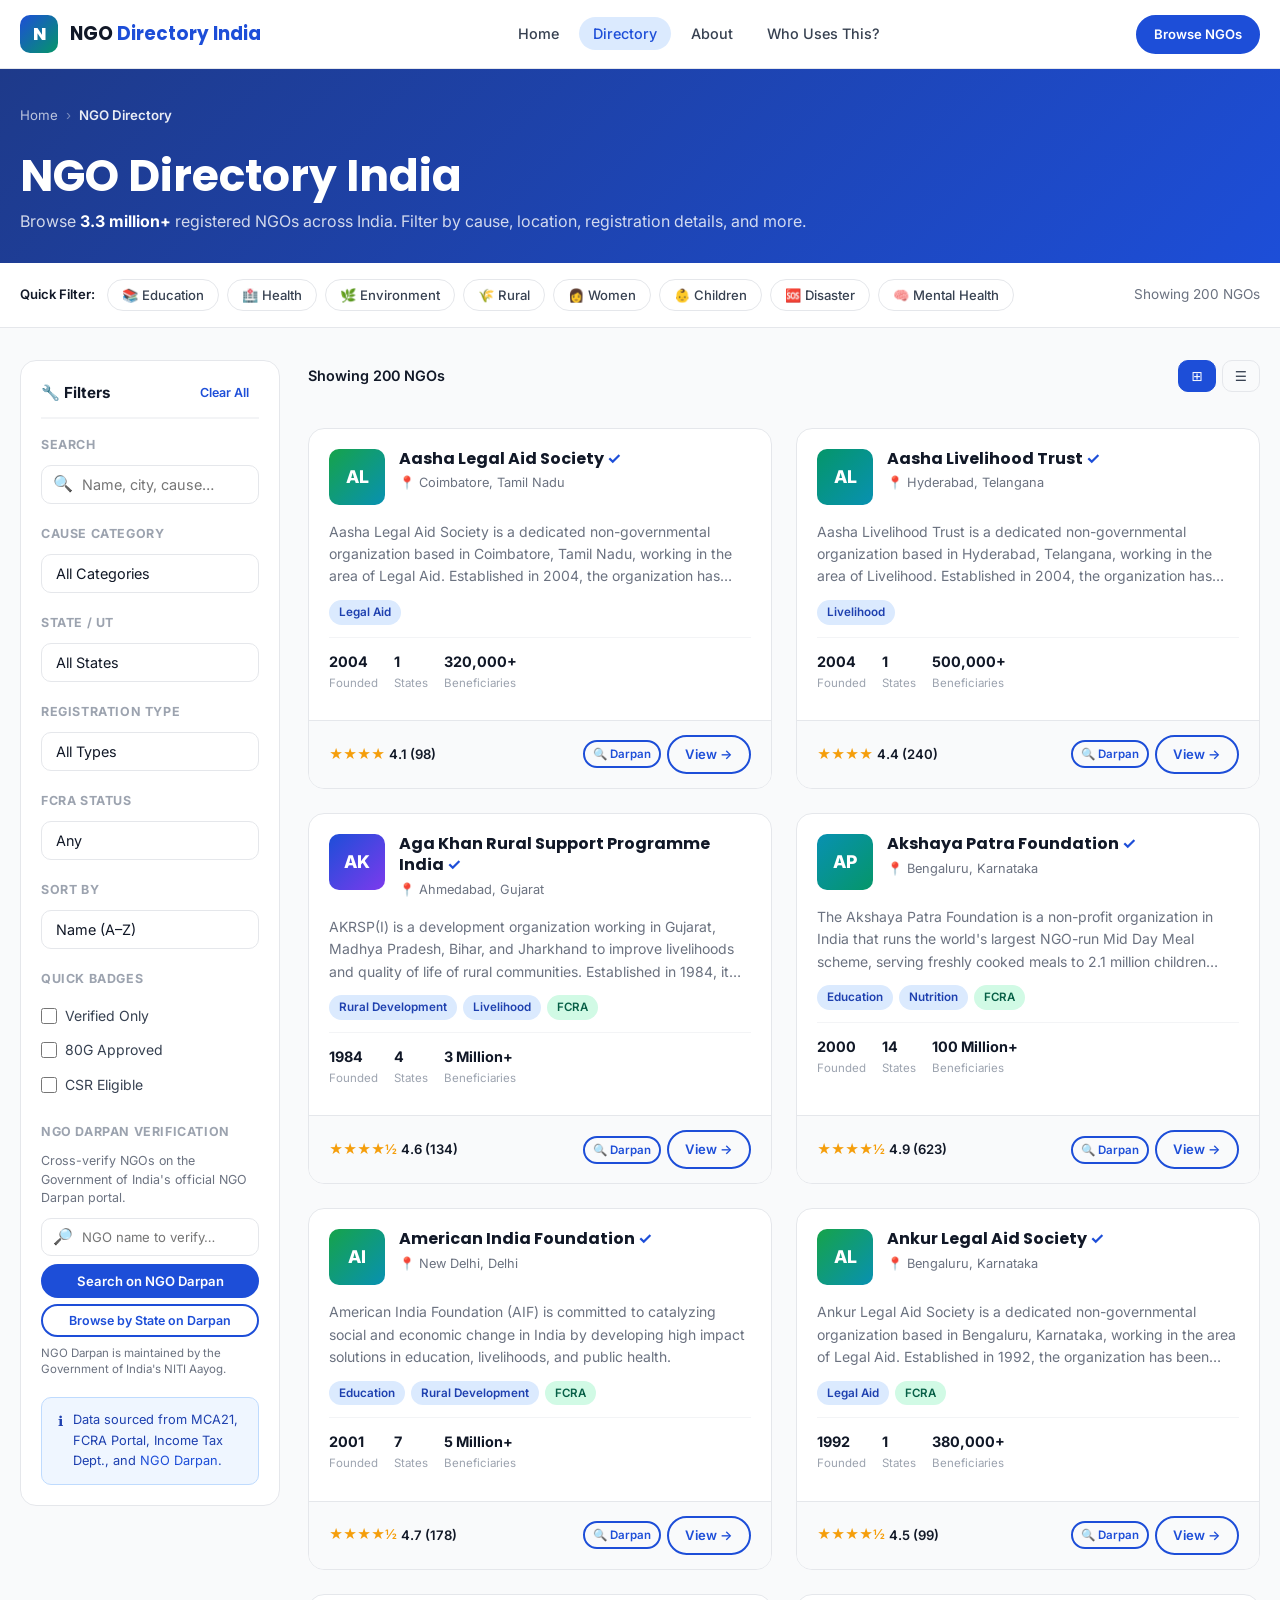
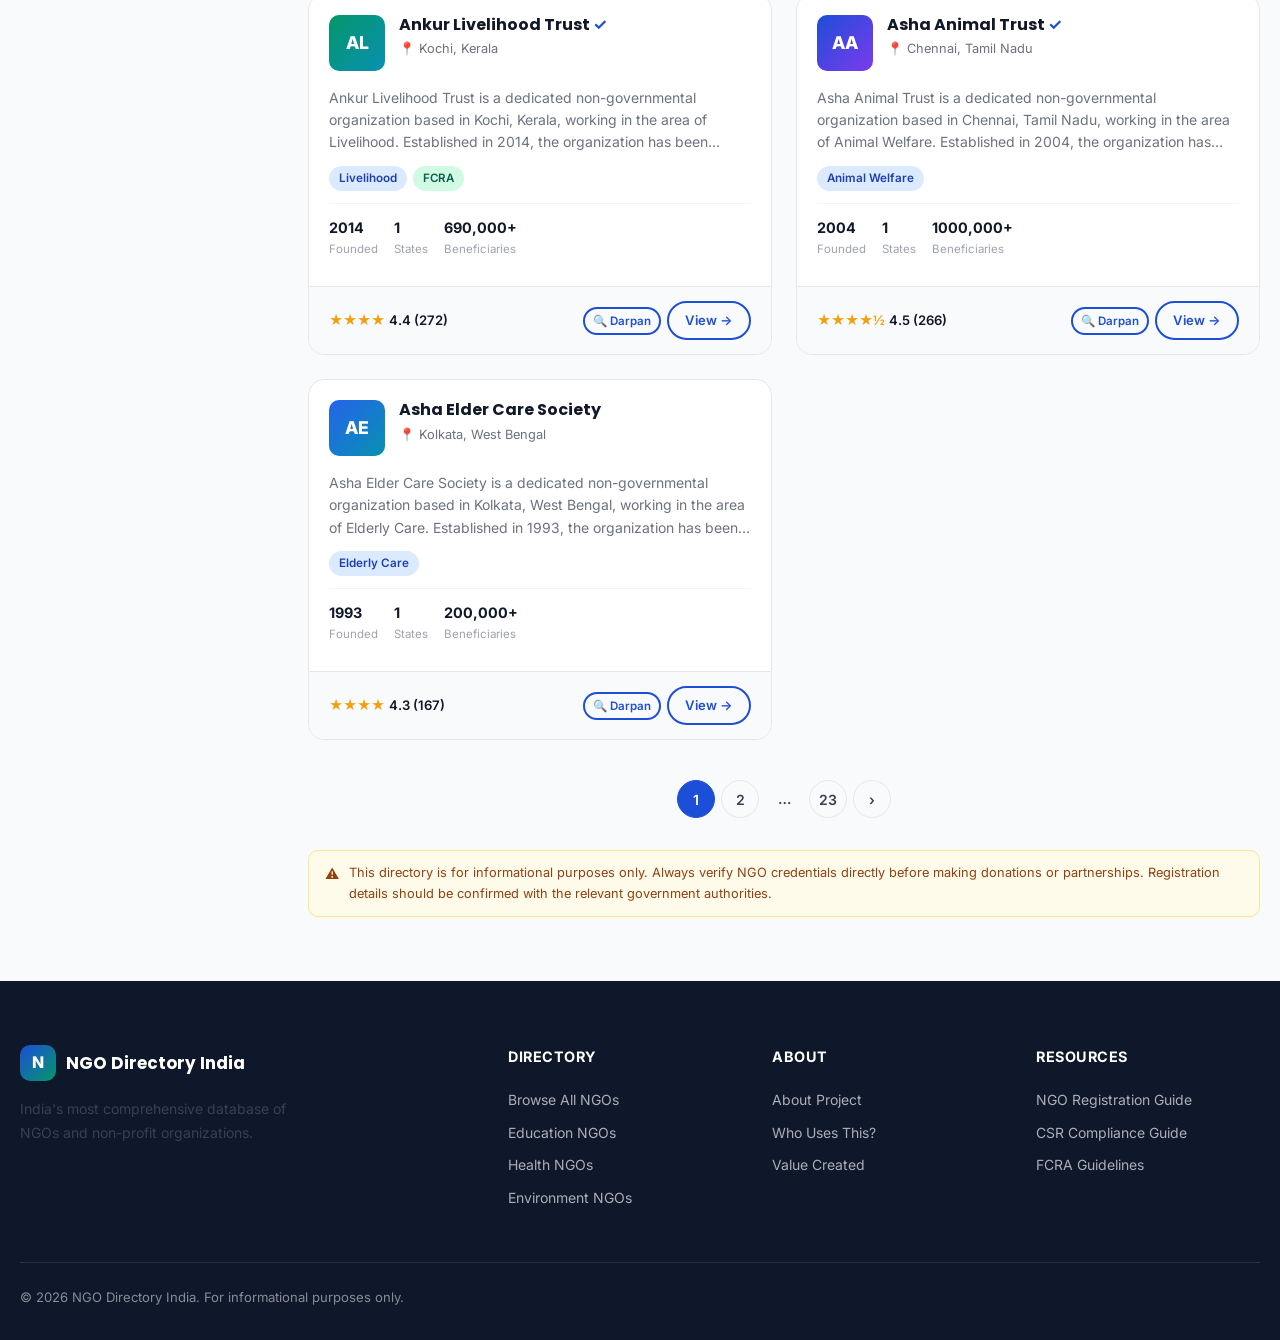
==== commit fcaf0a23: "feat: add 200 NGOs and NGO Darpan integration - Expand NGO database from 12 to 200 entries spanning " ====
--- a/directory.html
+++ b/directory.html
@@ -235,9 +235,30 @@
             </label>
           </div>
 
+          <!-- NGO Darpan Integration -->
+          <div class="filter-section" id="darpan-section">
+            <div class="filter-section-title">NGO Darpan Verification</div>
+            <p style="font-size:0.78rem;color:var(--text-light);line-height:1.5;margin-bottom:10px">
+              Cross-verify NGOs on the Government of India's official NGO Darpan portal.
+            </p>
+            <div class="search-input-wrap" style="margin-bottom:8px">
+              <span class="search-icon">🔎</span>
+              <input type="text" id="darpan-search-input" class="form-control" placeholder="NGO name to verify…" aria-label="Search NGO on NGO Darpan" style="font-size:0.82rem">
+            </div>
+            <button onclick="searchOnDarpan()" class="btn btn-primary btn-sm" style="width:100%;justify-content:center;margin-bottom:6px">
+              Search on NGO Darpan
+            </button>
+            <button onclick="openDarpanStatewise()" class="btn btn-outline btn-sm" style="width:100%;justify-content:center;font-size:0.78rem">
+              Browse by State on Darpan
+            </button>
+            <p style="font-size:0.72rem;color:var(--text-light);margin-top:8px;line-height:1.4">
+              NGO Darpan is maintained by the Government of India's NITI Aayog.
+            </p>
+          </div>
+
           <div class="notice notice-info">
             <span>ℹ️</span>
-            <span style="font-size:0.8rem">Data sourced from MCA21, FCRA Portal, Income Tax Dept., and NGO Darpan.</span>
+            <span style="font-size:0.8rem">Data sourced from MCA21, FCRA Portal, Income Tax Dept., and <a href="https://ngodarpan.gov.in" target="_blank" rel="noopener" style="color:var(--primary)">NGO Darpan</a>.</span>
           </div>
         </div>
       </aside>
